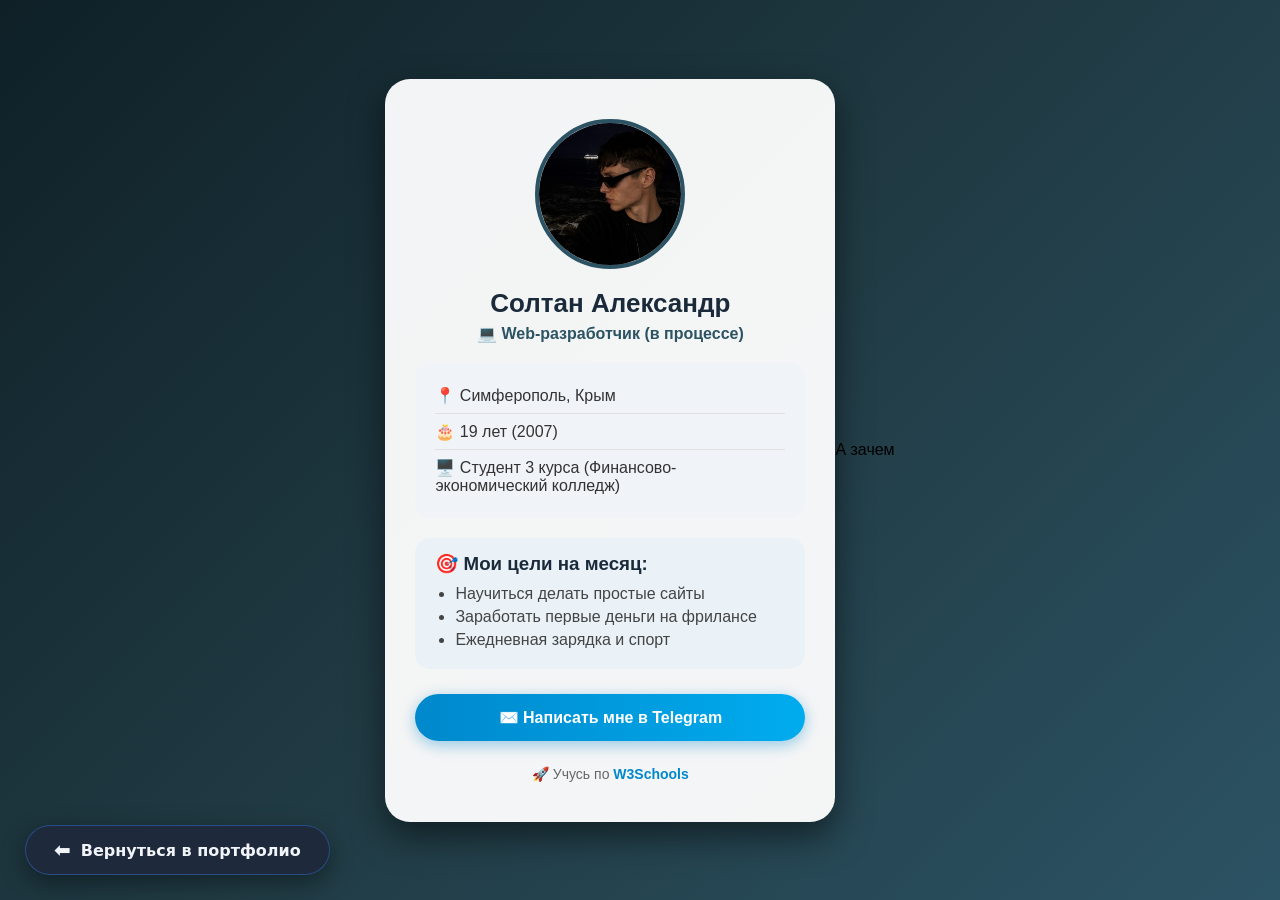
==== DsDfeels 5.html @ 9db8b12a "Add files via upload" ====
<!DOCTYPE html>
<html lang="ru">
<head>
    <meta charset="UTF-8">
    <meta name="viewport" content="width=device-width, initial-scale=1.0">
    <title>Солтан Александр | Портфолио</title>
       <link rel="stylesheet" href="DsDfeels 5.css">
</head>
<body>

    <div class="card">
        <!-- ФОТОГРАФИЯ (убедись, что файл avatar.jpg лежит рядом) -->
        <img src="DsDava.jpg" alt="Фото Солтана" class="avatar">

        <!-- ИМЯ И ПРОФЕССИЯ -->
        <h1>Солтан Александр</h1>
        <div class="subtitle">💻 Web-разработчик (в процессе)</div>

        <!-- ИНФОРМАЦИЯ О СЕБЕ (СПИСОК) -->
        <ul class="info-list">
            <li>📍 Симферополь, Крым</li>
            <li>🎂 19 лет (2007)</li>
            <li>🖥️ Студент 3 курса (Финансово-экономический колледж)</li>
        </ul>
        <!-- ЦЕЛИ -->
        <div class="goals">
            <h3>🎯 Мои цели на месяц:</h3>
            <ul>
                <li>Научиться делать простые сайты</li>
                <li>Заработать первые деньги на фрилансе</li>
                <li>Ежедневная зарядка и спорт</li>
            </ul>
        </div>

        <!-- КНОПКА СВЯЗИ -->
        <a href="https://t.me/yazukuin" class="btn-telegram" target="_blank">
            ✉️ Написать мне в Telegram
        </a>

        <!-- ПОДВАЛ С САЙТОМ -->
        <div class="footer-text">
            🚀 Учусь по <a href="https://www.w3schools.com/" target="_blank">W3Schools</a>
        </div>
    </div>
А зачем <!-- Кнопка возврата в стиле нового портфолио -->
<div style="position: fixed; bottom: 25px; left: 25px; z-index: 9999; font-family: 'Segoe UI', system-ui, sans-serif;">
    <a href="https://dsdfeels.github.io" style="display: inline-flex; align-items: center; gap: 10px; background: #1e293b; color: #f1f5f9; padding: 14px 28px; border-radius: 50px; text-decoration: none; font-weight: 600; font-size: 16px; box-shadow: 0 8px 25px rgba(0,0,0,0.4); border: 1px solid rgba(59, 130, 246, 0.4); transition: all 0.3s cubic-bezier(0.175, 0.885, 0.32, 1.275);">
        <span style="font-size: 20px; line-height: 1;">⬅</span>
        Вернуться в портфолио
    </a>
</div>
    </a>
</div>
</body>
</html>
---- DsDfeels 5.css ----
/* --- ЭТО CSS (КРАСОТА) --- */
        * {
            margin: 0;
            padding: 0;
            box-sizing: border-box;
        }

        body {
            font-family: 'Segoe UI', Tahoma, Geneva, Verdana, sans-serif;
            background: linear-gradient(135deg, #0f2027, #203a43, #2c5364); /* КРАСИВЫЙ ТЁМНЫЙ ГРАДИЕНТ */
            min-height: 100vh;
            display: flex;
            justify-content: center;
            align-items: center;
            padding: 20px;
        }

        .card {
            background: rgba(255, 255, 255, 0.95);
            width: 100%;
            max-width: 450px;
            padding: 40px 30px;
            border-radius: 25px;
            box-shadow: 0 15px 35px rgba(0,0,0,0.5);
            text-align: center;
            transition: transform 0.3s ease;
        }

        /* Эффект при наведении на карточку */
        .card:hover {
            transform: translateY(-10px);
        }

        .avatar {
            width: 150px;
            height: 150px;
            border-radius: 50%;
            object-fit: cover;
            border: 4px solid #2c5364;
            margin-bottom: 15px;
        }

        h1 {
            color: #1a2a3a;
            font-size: 26px;
            margin-bottom: 5px;
        }

        .subtitle {
            color: #2c5364;
            font-size: 16px;
            font-weight: 600;
            margin-bottom: 20px;
        }

        .info-list {
            text-align: left;
            background: #f0f4f8;
            padding: 15px 20px;
            border-radius: 15px;
            margin: 20px 0;
            list-style: none;
        }

        .info-list li {
            padding: 8px 0;
            color: #333;
            border-bottom: 1px solid #e0e0e0;
            display: flex;
            align-items: center;
            gap: 10px;
        }

        .info-list li:last-child {
            border-bottom: none;
        }

        .goals {
            background: #eaf2f8;
            padding: 15px 20px;
            border-radius: 15px;
            margin-bottom: 25px;
            text-align: left;
        }

        .goals h3 {
            color: #1a2a3a;
            margin-bottom: 10px;
        }

        .goals ul {
            padding-left: 20px;
            color: #444;
        }

        .goals ul li {
            margin: 5px 0;
        }

        .btn-telegram {
            display: inline-block;
            background: linear-gradient(90deg, #0088cc, #00acee);
            color: white;
            padding: 14px 30px;
            border-radius: 50px;
            text-decoration: none;
            font-weight: bold;
            box-shadow: 0 4px 15px rgba(0, 136, 204, 0.4);
            transition: all 0.3s ease;
            width: 100%;
            margin-bottom: 15px;
        }

        .btn-telegram:hover {
            transform: scale(1.03);
            box-shadow: 0 6px 20px rgba(0, 136, 204, 0.6);
        }

        .footer-text {
            font-size: 14px;
            color: #666;
            margin-top: 10px;
        }

        .footer-text a {
            color: #0088cc;
            text-decoration: none;
            font-weight: bold;
        }

        .footer-text a:hover {
            text-decoration: underline;
        }
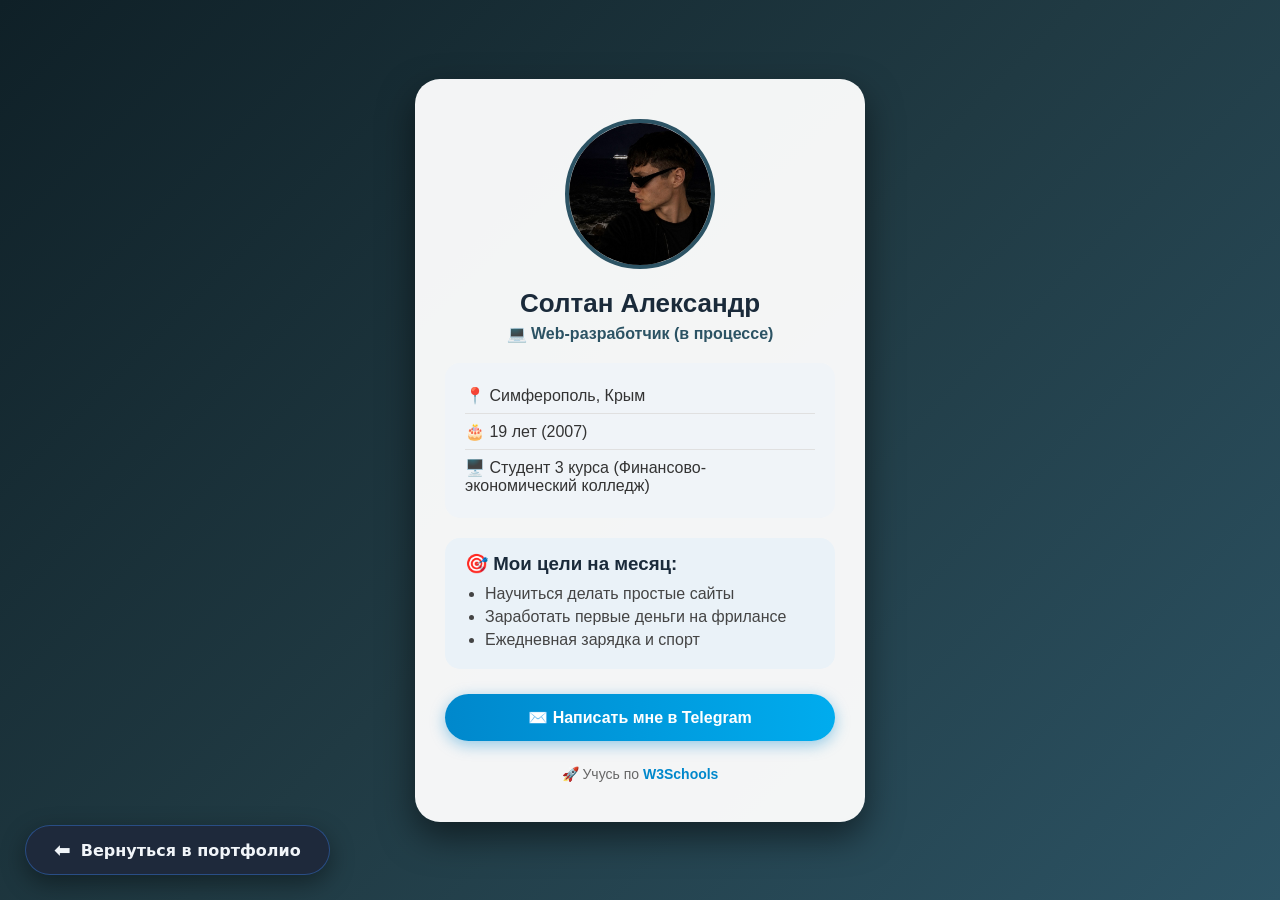
==== commit 8892f4f9: "Add files via upload" ====
--- a/DsDfeels 5.html
+++ b/DsDfeels 5.html
@@ -42,7 +42,7 @@
             🚀 Учусь по <a href="https://www.w3schools.com/" target="_blank">W3Schools</a>
         </div>
     </div>
-А зачем <!-- Кнопка возврата в стиле нового портфолио -->
+    <!-- Кнопка возврата в стиле нового портфолио -->
 <div style="position: fixed; bottom: 25px; left: 25px; z-index: 9999; font-family: 'Segoe UI', system-ui, sans-serif;">
     <a href="https://dsdfeels.github.io" style="display: inline-flex; align-items: center; gap: 10px; background: #1e293b; color: #f1f5f9; padding: 14px 28px; border-radius: 50px; text-decoration: none; font-weight: 600; font-size: 16px; box-shadow: 0 8px 25px rgba(0,0,0,0.4); border: 1px solid rgba(59, 130, 246, 0.4); transition: all 0.3s cubic-bezier(0.175, 0.885, 0.32, 1.275);">
         <span style="font-size: 20px; line-height: 1;">⬅</span>
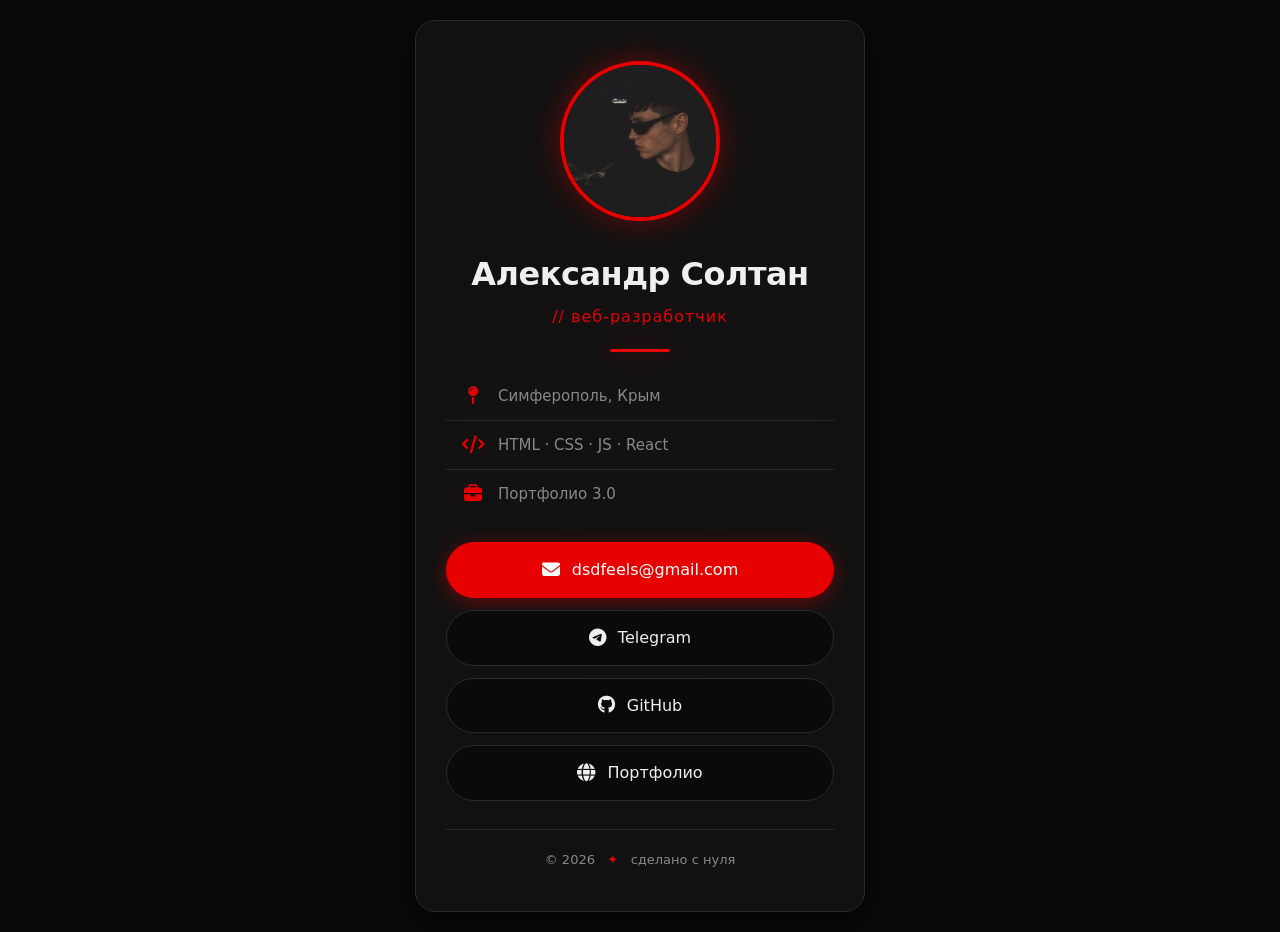
==== commit 88964505: "Add files via upload" ====
--- a/DsDfeels 5.html
+++ b/DsDfeels 5.html
@@ -3,53 +3,257 @@
 <head>
     <meta charset="UTF-8">
     <meta name="viewport" content="width=device-width, initial-scale=1.0">
-    <title>Солтан Александр | Портфолио</title>
-       <link rel="stylesheet" href="DsDfeels 5.css">
+    <title>Александр Солтан | Визитка</title>
+    <link rel="stylesheet" href="https://cdnjs.cloudflare.com/ajax/libs/font-awesome/6.5.0/css/all.min.css">
+    <style>
+        :root {
+            --bg-body: #0a0a0a;
+            --bg-card: #111111;
+            --bg-sidebar: #0d0d0d;
+            --border: #2a2a2a;
+            --text-main: #f0f0f0;
+            --text-muted: #888;
+            --accent: #e60000;
+            --accent-dim: rgba(230, 0, 0, 0.2);
+            --accent-glow: rgba(230, 0, 0, 0.4);
+            --shadow: 0 12px 40px rgba(0, 0, 0, 0.8);
+            --radius: 20px;
+            --transition: 0.4s cubic-bezier(0.25, 0.46, 0.45, 0.94);
+        }
+
+        * { margin: 0; padding: 0; box-sizing: border-box; }
+        body {
+            font-family: 'Segoe UI', system-ui, -apple-system, sans-serif;
+            background: var(--bg-body);
+            color: var(--text-main);
+            line-height: 1.6;
+            min-height: 100vh;
+            display: flex;
+            justify-content: center;
+            align-items: center;
+            padding: 20px;
+        }
+
+        .card {
+            background: var(--bg-card);
+            border: 1px solid var(--border);
+            border-radius: var(--radius);
+            padding: 40px 30px;
+            max-width: 450px;
+            width: 100%;
+            text-align: center;
+            box-shadow: var(--shadow);
+            transition: var(--transition);
+            position: relative;
+            overflow: hidden;
+        }
+
+        .card:hover {
+            border-color: var(--accent);
+            box-shadow: 0 0 40px var(--accent-glow);
+            transform: translateY(-4px);
+        }
+
+        .card::before {
+            content: '';
+            position: absolute;
+            top: -50%;
+            left: -50%;
+            width: 200%;
+            height: 200%;
+            background: radial-gradient(circle at 50% 50%, var(--accent-dim), transparent 60%);
+            opacity: 0.05;
+            pointer-events: none;
+        }
+
+        .avatar {
+            width: 160px;
+            height: 160px;
+            border-radius: 50%;
+            object-fit: cover;
+            border: 4px solid var(--accent);
+            box-shadow: 0 0 30px var(--accent-glow);
+            margin-bottom: 20px;
+            transition: var(--transition);
+        }
+
+        .avatar:hover {
+            transform: scale(1.05);
+        }
+
+        h1 {
+            font-size: 32px;
+            font-weight: 800;
+            letter-spacing: -0.5px;
+            margin-bottom: 4px;
+        }
+
+        .subtitle {
+            color: var(--accent);
+            font-weight: 500;
+            font-size: 16px;
+            margin-bottom: 20px;
+            letter-spacing: 1px;
+        }
+
+        .divider {
+            width: 60px;
+            height: 3px;
+            background: var(--accent);
+            margin: 16px auto;
+            border-radius: 4px;
+            box-shadow: 0 0 20px var(--accent-glow);
+        }
+
+        .info-list {
+            list-style: none;
+            text-align: left;
+            margin: 20px 0;
+            padding: 0;
+        }
+
+        .info-list li {
+            display: flex;
+            align-items: center;
+            gap: 14px;
+            padding: 12px 16px;
+            border-bottom: 1px solid var(--border);
+            color: var(--text-muted);
+            font-size: 15px;
+            transition: var(--transition);
+        }
+
+        .info-list li:last-child {
+            border-bottom: none;
+        }
+
+        .info-list li:hover {
+            color: var(--text-main);
+            background: rgba(255, 255, 255, 0.02);
+        }
+
+        .info-list li i {
+            color: var(--accent);
+            width: 22px;
+            text-align: center;
+            font-size: 18px;
+        }
+
+        .links {
+            display: flex;
+            flex-direction: column;
+            gap: 12px;
+            margin-top: 24px;
+        }
+
+        .links a {
+            display: flex;
+            align-items: center;
+            justify-content: center;
+            gap: 12px;
+            padding: 14px 20px;
+            background: var(--bg-body);
+            border: 1px solid var(--border);
+            border-radius: 60px;
+            color: var(--text-main);
+            text-decoration: none;
+            transition: var(--transition);
+            font-size: 16px;
+            font-weight: 500;
+        }
+
+        .links a i {
+            font-size: 18px;
+        }
+
+        .links a:hover {
+            border-color: var(--accent);
+            background: var(--accent-dim);
+            color: var(--accent);
+            transform: translateY(-2px);
+        }
+
+        .links .highlight-btn {
+            background: var(--accent);
+            border-color: var(--accent);
+            color: #fff;
+            box-shadow: 0 4px 20px var(--accent-glow);
+        }
+
+        .links .highlight-btn:hover {
+            background: #cc0000;
+            box-shadow: 0 6px 30px var(--accent-glow);
+        }
+
+        .footer {
+            margin-top: 28px;
+            font-size: 13px;
+            color: var(--text-muted);
+            border-top: 1px solid var(--border);
+            padding-top: 20px;
+        }
+
+        .footer span {
+            color: var(--accent);
+        }
+
+        @media (max-width: 480px) {
+            .card {
+                padding: 30px 20px;
+            }
+            h1 {
+                font-size: 28px;
+            }
+        }
+    </style>
 </head>
 <body>
 
     <div class="card">
-        <!-- ФОТОГРАФИЯ (убедись, что файл avatar.jpg лежит рядом) -->
-        <img src="DsDava.jpg" alt="Фото Солтана" class="avatar">
-
-        <!-- ИМЯ И ПРОФЕССИЯ -->
-        <h1>Солтан Александр</h1>
-        <div class="subtitle">💻 Web-разработчик (в процессе)</div>
-
-        <!-- ИНФОРМАЦИЯ О СЕБЕ (СПИСОК) -->
+        <img src="ava2.jpg" alt="Александр Солтан" class="avatar">
+
+        <h1>Александр Солтан</h1>
+        <div class="subtitle">// веб-разработчик</div>
+        <div class="divider"></div>
+
         <ul class="info-list">
-            <li>📍 Симферополь, Крым</li>
-            <li>🎂 19 лет (2007)</li>
-            <li>🖥️ Студент 3 курса (Финансово-экономический колледж)</li>
+            <li>
+                <i class="fas fa-map-pin"></i>
+                Симферополь, Крым
+            </li>
+            <li>
+                <i class="fas fa-code"></i>
+                HTML · CSS · JS · React
+            </li>
+            <li>
+                <i class="fas fa-briefcase"></i>
+                Портфолио 3.0
+            </li>
         </ul>
-        <!-- ЦЕЛИ -->
-        <div class="goals">
-            <h3>🎯 Мои цели на месяц:</h3>
-            <ul>
-                <li>Научиться делать простые сайты</li>
-                <li>Заработать первые деньги на фрилансе</li>
-                <li>Ежедневная зарядка и спорт</li>
-            </ul>
+
+        <div class="links">
+            <a href="mailto:dsdfeels@gmail.com" class="highlight-btn">
+                <i class="fas fa-envelope"></i>
+                dsdfeels@gmail.com
+            </a>
+            <a href="https://t.me/yazukuin" target="_blank">
+                <i class="fab fa-telegram-plane"></i>
+                Telegram
+            </a>
+            <a href="https://github.com/dsdfeels" target="_blank">
+                <i class="fab fa-github"></i>
+                GitHub
+            </a>
+            <a href="https://dsdfeels.github.io" target="_blank">
+                <i class="fas fa-globe"></i>
+                Портфолио
+            </a>
         </div>
 
-        <!-- КНОПКА СВЯЗИ -->
-        <a href="https://t.me/yazukuin" class="btn-telegram" target="_blank">
-            ✉️ Написать мне в Telegram
-        </a>
-
-        <!-- ПОДВАЛ С САЙТОМ -->
-        <div class="footer-text">
-            🚀 Учусь по <a href="https://www.w3schools.com/" target="_blank">W3Schools</a>
+        <div class="footer">
+            &copy; 2026 &nbsp; <span>✦</span> &nbsp; сделано с нуля
         </div>
     </div>
-    <!-- Кнопка возврата в стиле нового портфолио -->
-<div style="position: fixed; bottom: 25px; left: 25px; z-index: 9999; font-family: 'Segoe UI', system-ui, sans-serif;">
-    <a href="https://dsdfeels.github.io" style="display: inline-flex; align-items: center; gap: 10px; background: #1e293b; color: #f1f5f9; padding: 14px 28px; border-radius: 50px; text-decoration: none; font-weight: 600; font-size: 16px; box-shadow: 0 8px 25px rgba(0,0,0,0.4); border: 1px solid rgba(59, 130, 246, 0.4); transition: all 0.3s cubic-bezier(0.175, 0.885, 0.32, 1.275);">
-        <span style="font-size: 20px; line-height: 1;">⬅</span>
-        Вернуться в портфолио
-    </a>
-</div>
-    </a>
-</div>
+
 </body>
 </html>
